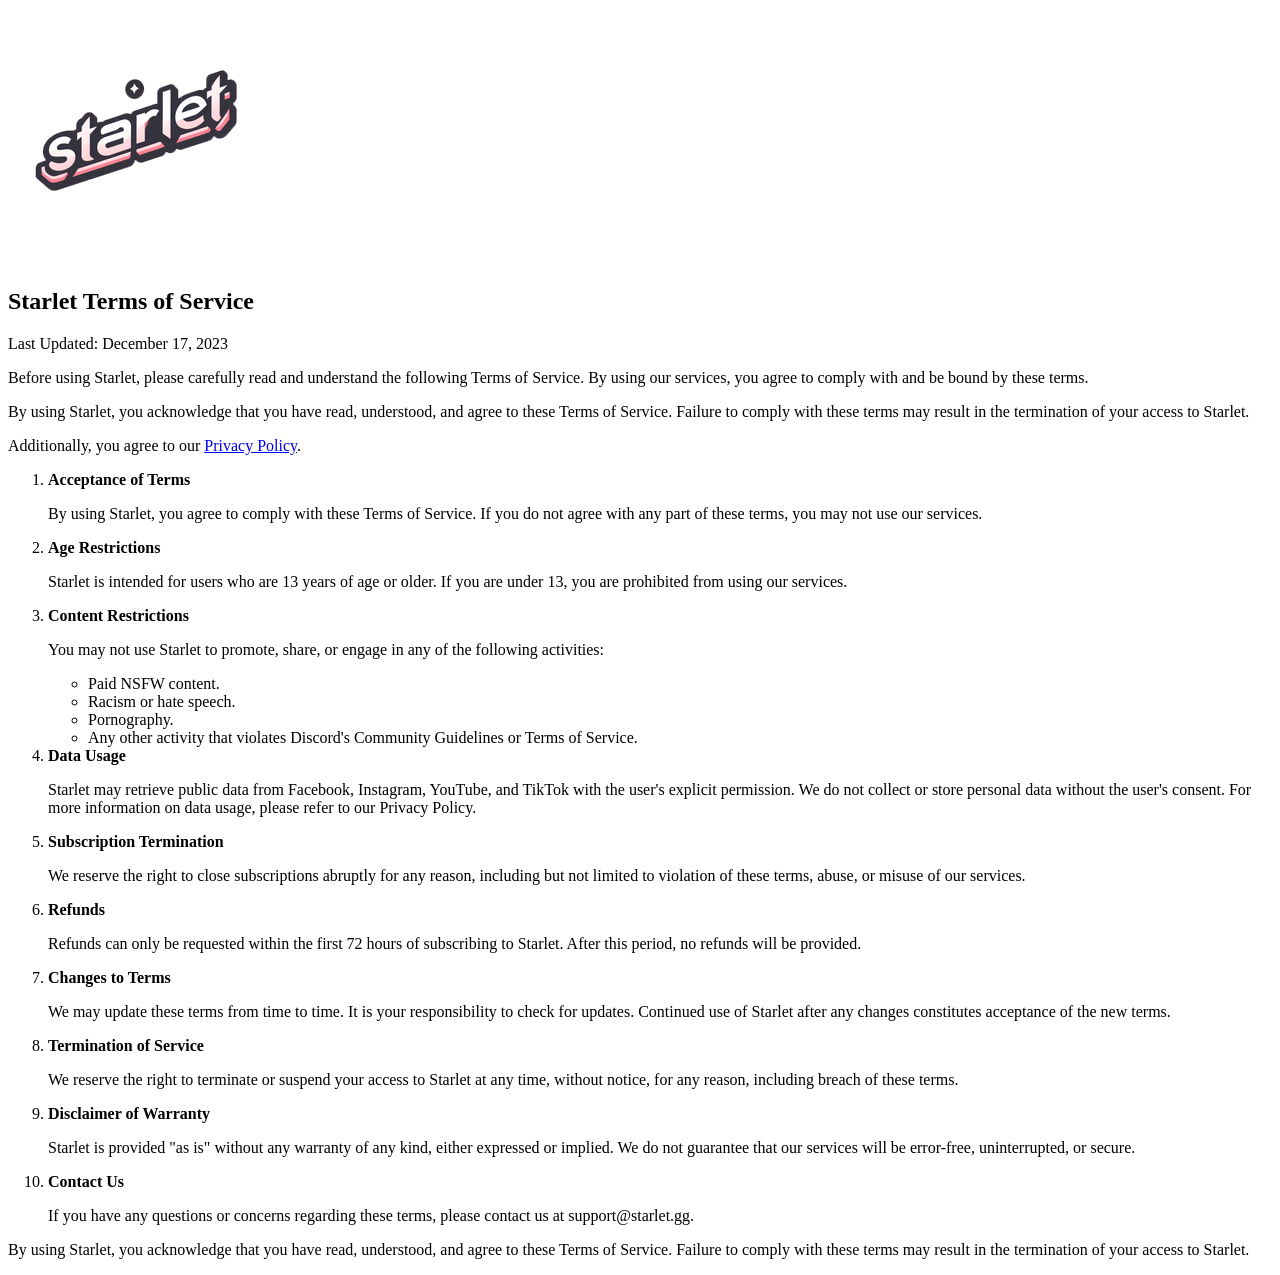
==== tos.html @ 4649ee8e "terms of service for starlet" ====
<!DOCTYPE html>
<html lang="en">
<head>
    <meta charset="UTF-8">
    <meta name="viewport" content="width=device-width, initial-scale=1.0">
    <link rel="stylesheet" href="loh.css">
    <title>Starlet Bot - Terms of Service</title>
</head>
<body>
    <div class="container">
        <header>
            <img src="starlet.png" alt="Starlet Bot Logo" class="logo">
        </header>
        <section>
            <h2>Starlet Terms of Service</h2>
            <p>Last Updated: December 17, 2023</p>
            <p>Before using Starlet, please carefully read and understand the following Terms of Service. By using our services, you agree to comply with and be bound by these terms.</p>
            <p>By using Starlet, you acknowledge that you have read, understood, and agree to these Terms of Service. Failure to comply with these terms may result in the termination of your access to Starlet.</p>

            <p>Additionally, you agree to our <a href="https://starlet.gg/privacy.html">Privacy Policy</a>.</p>
            <ol>
                <li><strong>Acceptance of Terms</strong>
                    <p>By using Starlet, you agree to comply with these Terms of Service. If you do not agree with any part of these terms, you may not use our services.</p>
                </li>
                <li><strong>Age Restrictions</strong>
                    <p>Starlet is intended for users who are 13 years of age or older. If you are under 13, you are prohibited from using our services.</p>
                </li>
                <li><strong>Content Restrictions</strong>
                    <p>You may not use Starlet to promote, share, or engage in any of the following activities:</p>
                    <ul>
                        <li>Paid NSFW content.</li>
                        <li>Racism or hate speech.</li>
                        <li>Pornography.</li>
                        <li>Any other activity that violates Discord's Community Guidelines or Terms of Service.</li>
                    </ul>
                </li>
                <li><strong>Data Usage</strong>
                    <p>Starlet may retrieve public data from Facebook, Instagram, YouTube, and TikTok with the user's explicit permission. We do not collect or store personal data without the user's consent. For more information on data usage, please refer to our Privacy Policy.</p>
                </li>
                <li><strong>Subscription Termination</strong>
                    <p>We reserve the right to close subscriptions abruptly for any reason, including but not limited to violation of these terms, abuse, or misuse of our services.</p>
                </li>
                <li><strong>Refunds</strong>
                    <p>Refunds can only be requested within the first 72 hours of subscribing to Starlet. After this period, no refunds will be provided.</p>
                </li>
                <li><strong>Changes to Terms</strong>
                    <p>We may update these terms from time to time. It is your responsibility to check for updates. Continued use of Starlet after any changes constitutes acceptance of the new terms.</p>
                </li>
                <li><strong>Termination of Service</strong>
                    <p>We reserve the right to terminate or suspend your access to Starlet at any time, without notice, for any reason, including breach of these terms.</p>
                </li>
                <li><strong>Disclaimer of Warranty</strong>
                    <p>Starlet is provided "as is" without any warranty of any kind, either expressed or implied. We do not guarantee that our services will be error-free, uninterrupted, or secure.</p>
                </li>
                <li><strong>Contact Us</strong>
                    <p>If you have any questions or concerns regarding these terms, please contact us at support@starlet.gg.</p>
                </li>
            </ol>
            <p>By using Starlet, you acknowledge that you have read, understood, and agree to these Terms of Service. Failure to comply with these terms may result in the termination of your access to Starlet.</p>
        </section>
    </div>
    <script src="script.js"></script>
</body>
</html>
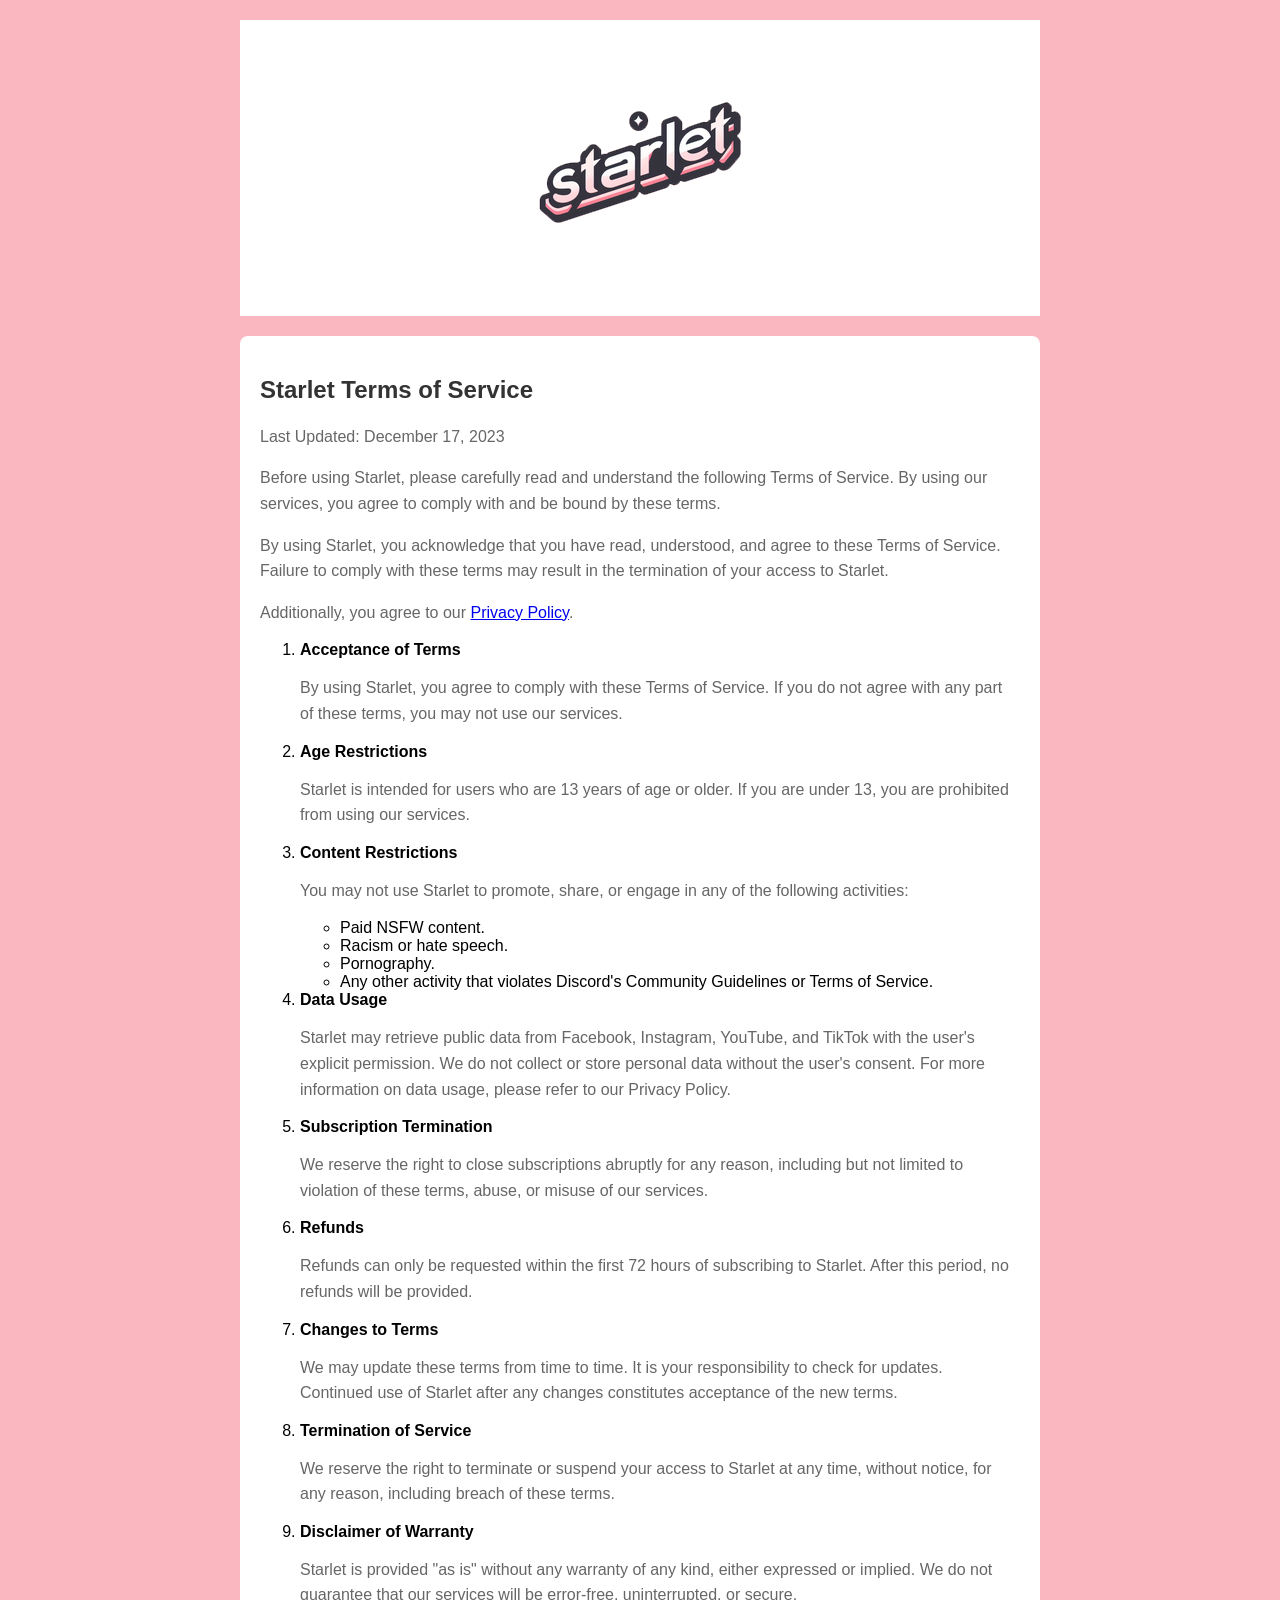
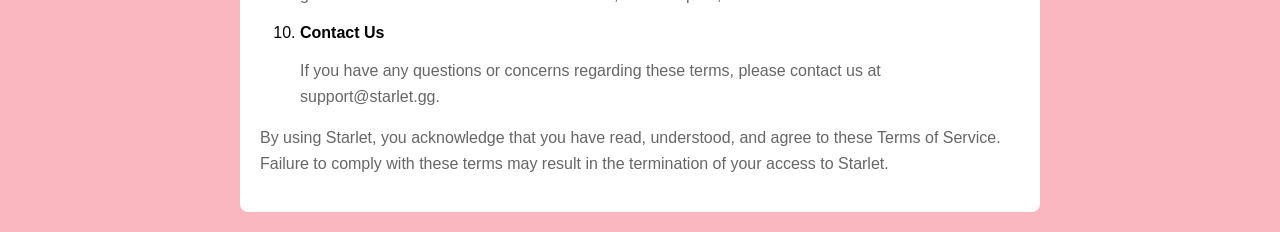
==== commit 009203ee: "Update tos.html" ====
--- a/tos.html
+++ b/tos.html
@@ -17,7 +17,7 @@
             <p>Before using Starlet, please carefully read and understand the following Terms of Service. By using our services, you agree to comply with and be bound by these terms.</p>
             <p>By using Starlet, you acknowledge that you have read, understood, and agree to these Terms of Service. Failure to comply with these terms may result in the termination of your access to Starlet.</p>
 
-            <p>Additionally, you agree to our <a href="https://starlet.gg/privacy.html">Privacy Policy</a>.</p>
+            <p>Additionally, you agree to our <a href="https://starletteam.github.io/privacy.html">Privacy Policy</a>.</p>
             <ol>
                 <li><strong>Acceptance of Terms</strong>
                     <p>By using Starlet, you agree to comply with these Terms of Service. If you do not agree with any part of these terms, you may not use our services.</p>
--- a/loh.css
+++ b/loh.css
@@ -0,0 +1,42 @@
+body {
+    background-color: #fab7c0;
+    font-family: 'Arial', sans-serif;
+    margin: 0;
+}
+
+.container {
+    max-width: 800px;
+    margin: 0 auto;
+    padding: 20px;
+}
+
+header {
+    background-color: #ffffff;
+    padding: 10px;
+    text-align: center;
+}
+
+section {
+    background-color: #ffffff;
+    padding: 20px;
+    margin-top: 20px;
+    border-radius: 8px;
+}
+.logo {
+    max-width: 100%;
+    height: auto;
+    display: block;
+    margin: 0 auto;
+    padding: 10px; /* Add padding as needed */
+}
+
+h1, h2 {
+    color: #333333;
+}
+
+p {
+    color: #666666;
+    line-height: 1.6;
+}
+
+/* Add more styles as needed */
